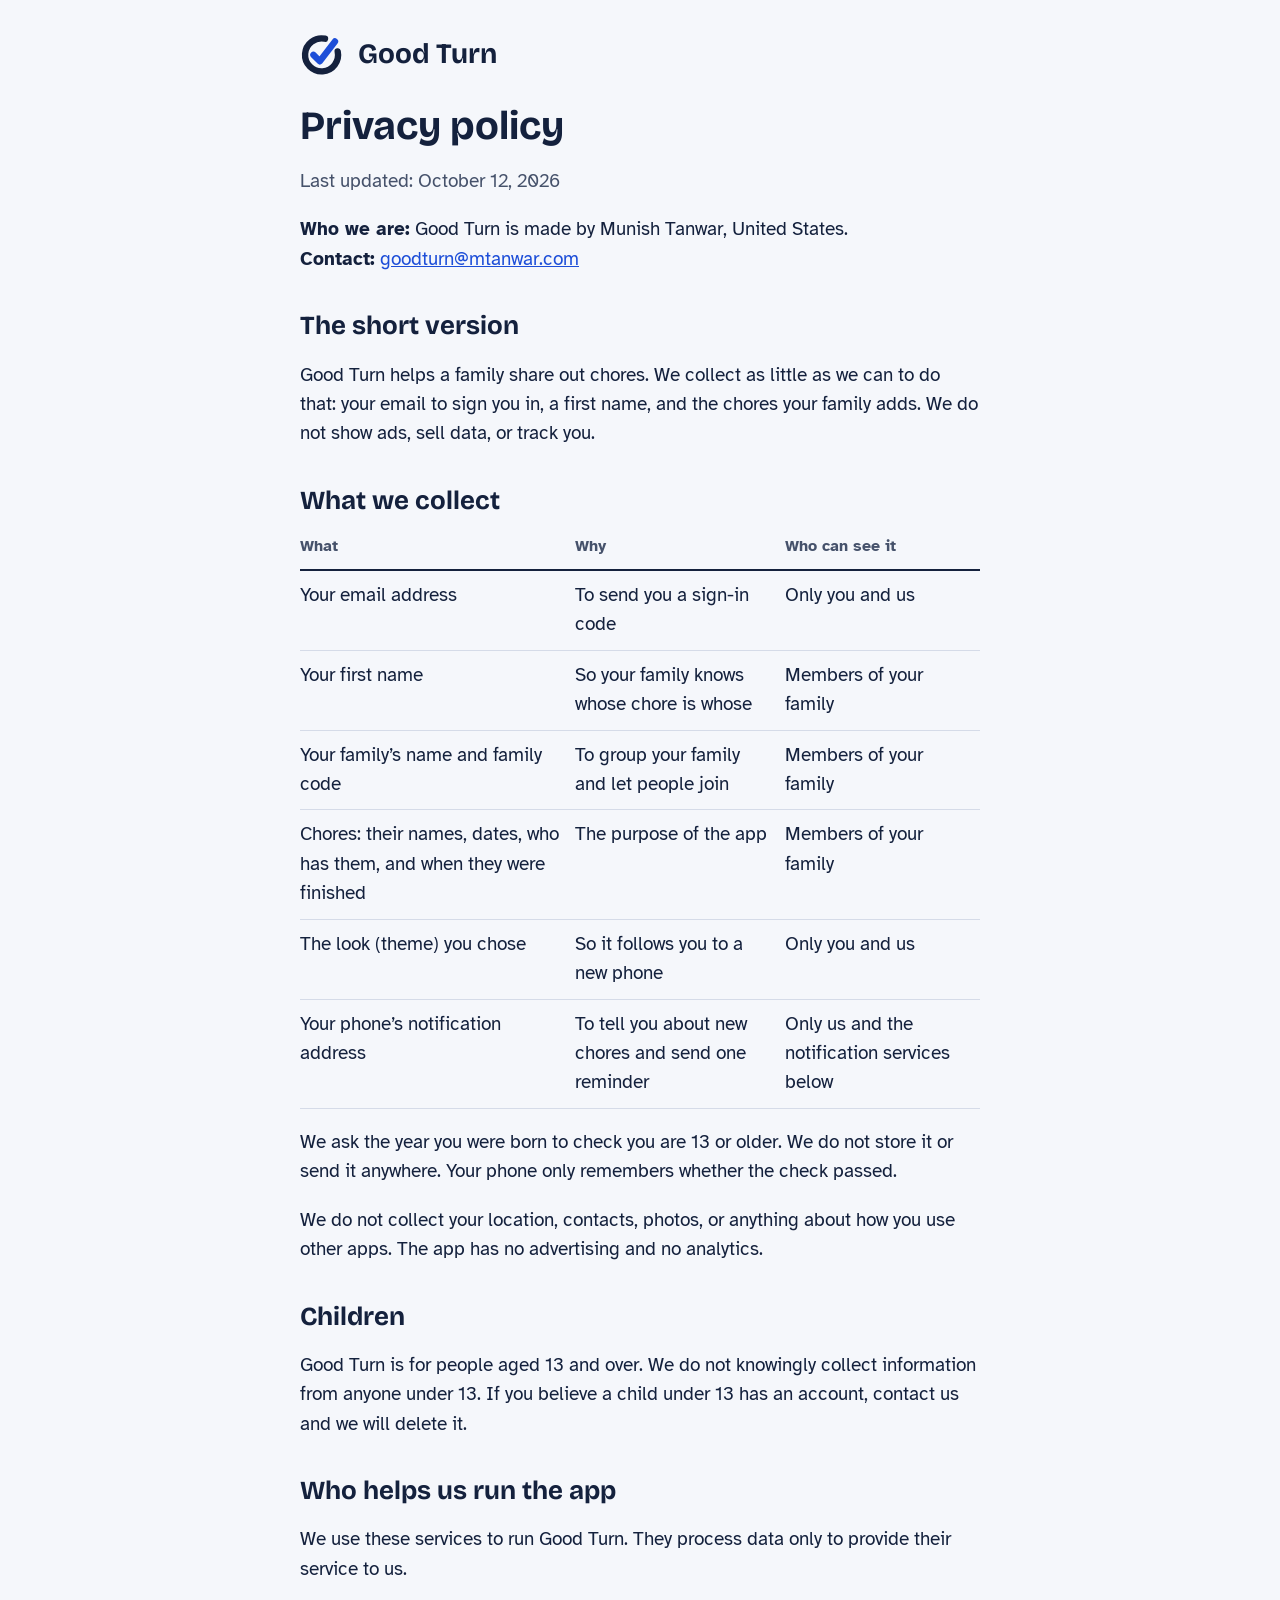
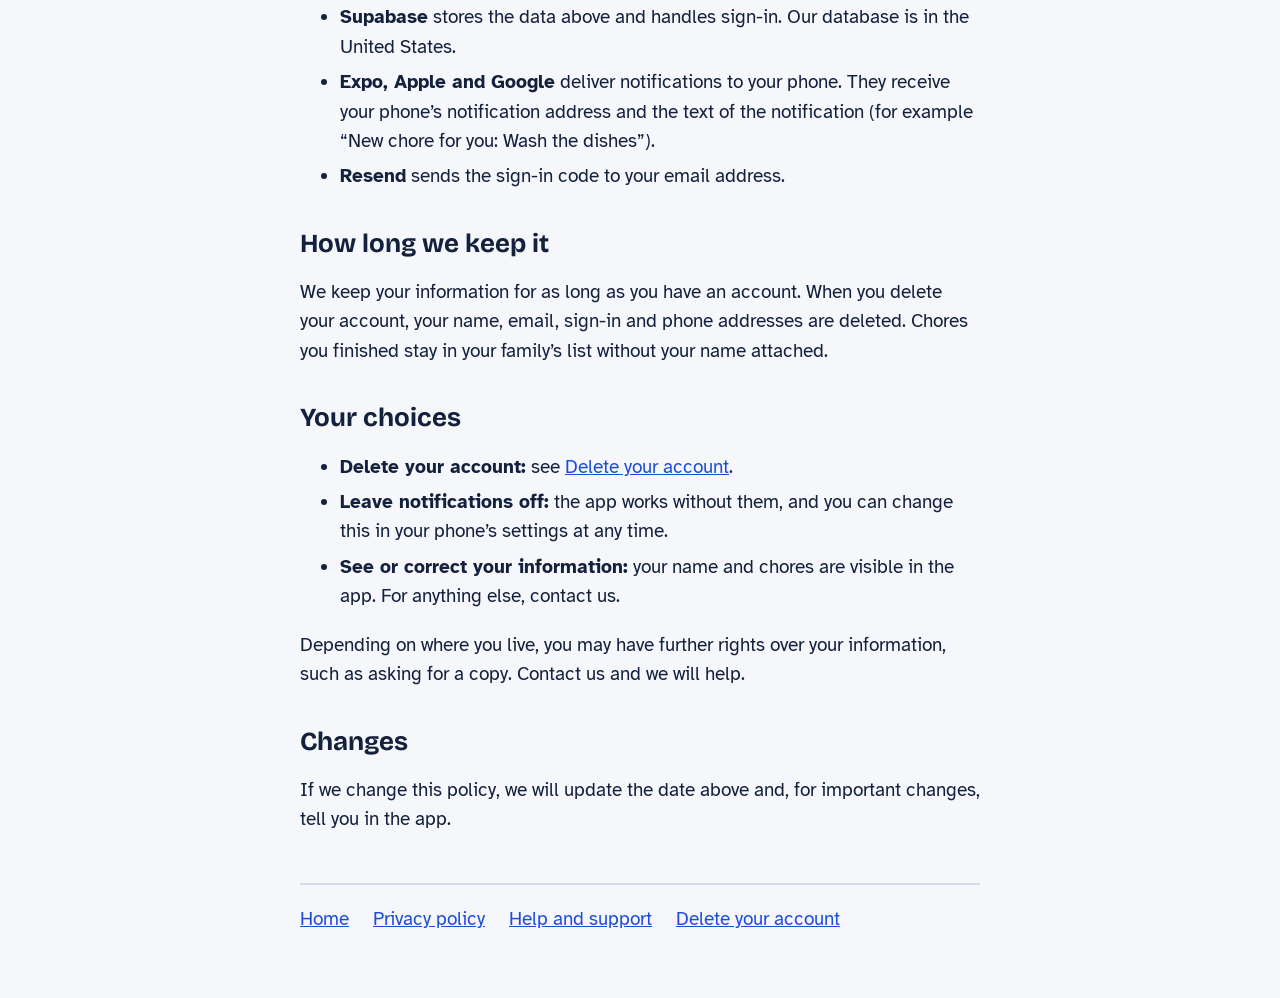
==== privacy.html @ 8333c2bb "Good Turn: public pages (home, privacy, support, delete your account)" ====
<!doctype html>
<html lang="en">
<head>
<meta charset="utf-8">
<meta name="viewport" content="width=device-width, initial-scale=1">
<title>Privacy policy · Good Turn</title>
<link rel="stylesheet" href="style.css">
</head>
<body>
<main>
<header><a href="index.html"><svg role="img" aria-label="Good Turn logo" width="44" height="44" viewBox="60 60 400 400"><path d="M 402.7 236.8 A 150 150 0 1 1 287.2 121.3" fill="none" stroke="#14213D" stroke-width="58" stroke-linecap="round"/><path d="M 182 268 L 240 326 L 378 146" fill="none" stroke="#1D4ED8" stroke-width="58" stroke-linecap="round" stroke-linejoin="round"/></svg><span>Good Turn</span></a></header>
<h1>Privacy policy</h1>
<p class="muted">Last updated: October 12, 2026</p>
<p><strong>Who we are:</strong> Good Turn is made by Munish Tanwar, United States.<br><strong>Contact:</strong> <a href="mailto:goodturn@mtanwar.com">goodturn@mtanwar.com</a></p>
<h2>The short version</h2>
<p>Good Turn helps a family share out chores. We collect as little as we can to do that: your email to sign you in, a first name, and the chores your family adds. We do not show ads, sell data, or track you.</p>
<h2>What we collect</h2>
<div class="scroll"><table>
<tr><th>What</th><th>Why</th><th>Who can see it</th></tr>
<tr><td>Your email address</td><td>To send you a sign-in code</td><td>Only you and us</td></tr>
<tr><td>Your first name</td><td>So your family knows whose chore is whose</td><td>Members of your family</td></tr>
<tr><td>Your family&rsquo;s name and family code</td><td>To group your family and let people join</td><td>Members of your family</td></tr>
<tr><td>Chores: their names, dates, who has them, and when they were finished</td><td>The purpose of the app</td><td>Members of your family</td></tr>
<tr><td>The look (theme) you chose</td><td>So it follows you to a new phone</td><td>Only you and us</td></tr>
<tr><td>Your phone&rsquo;s notification address</td><td>To tell you about new chores and send one reminder</td><td>Only us and the notification services below</td></tr>
</table></div>
<p>We ask the year you were born to check you are 13 or older. We do not store it or send it anywhere. Your phone only remembers whether the check passed.</p>
<p>We do not collect your location, contacts, photos, or anything about how you use other apps. The app has no advertising and no analytics.</p>
<h2>Children</h2>
<p>Good Turn is for people aged 13 and over. We do not knowingly collect information from anyone under 13. If you believe a child under 13 has an account, contact us and we will delete it.</p>
<h2>Who helps us run the app</h2>
<p>We use these services to run Good Turn. They process data only to provide their service to us.</p>
<ul>
<li><strong>Supabase</strong> stores the data above and handles sign-in. Our database is in the United States.</li>
<li><strong>Expo, Apple and Google</strong> deliver notifications to your phone. They receive your phone&rsquo;s notification address and the text of the notification (for example &ldquo;New chore for you: Wash the dishes&rdquo;).</li>
<li><strong>Resend</strong> sends the sign-in code to your email address.</li>
</ul>
<h2>How long we keep it</h2>
<p>We keep your information for as long as you have an account. When you delete your account, your name, email, sign-in and phone addresses are deleted. Chores you finished stay in your family&rsquo;s list without your name attached.</p>
<h2>Your choices</h2>
<ul>
<li><strong>Delete your account:</strong> see <a href="delete-account.html">Delete your account</a>.</li>
<li><strong>Leave notifications off:</strong> the app works without them, and you can change this in your phone&rsquo;s settings at any time.</li>
<li><strong>See or correct your information:</strong> your name and chores are visible in the app. For anything else, contact us.</li>
</ul>
<p>Depending on where you live, you may have further rights over your information, such as asking for a copy. Contact us and we will help.</p>
<h2>Changes</h2>
<p>If we change this policy, we will update the date above and, for important changes, tell you in the app.</p>
<nav aria-label="Pages"><a href="index.html">Home</a><a href="privacy.html">Privacy policy</a><a href="support.html">Help and support</a><a href="delete-account.html">Delete your account</a></nav>
</main>
</body>
</html>
---- style.css ----
@import url('https://fonts.googleapis.com/css2?family=Atkinson+Hyperlegible:wght@400;700&family=Bricolage+Grotesque:wght@700&display=swap');
:root { --ink: #14213D; --muted: #46526B; --accent: #1D4ED8; --ground: #F5F7FB; --card: #FFFFFF; --line: #D5DBE8; }
* { box-sizing: border-box; }
body { margin: 0; background: var(--ground); color: var(--ink); font: 19px/1.55 'Atkinson Hyperlegible', system-ui, sans-serif; }
main { max-width: 720px; margin: 0 auto; padding: 32px 20px 64px; }
header { display: flex; align-items: center; gap: 14px; margin-bottom: 28px; }
header a { display: flex; align-items: center; gap: 14px; color: var(--ink); text-decoration: none; }
header span { font: 700 28px/1 'Bricolage Grotesque', sans-serif; }
h1 { font: 700 40px/1.1 'Bricolage Grotesque', sans-serif; margin: 0 0 12px; }
h2 { font: 700 26px/1.2 'Bricolage Grotesque', sans-serif; margin: 36px 0 8px; }
p, li { max-width: 62ch; }
a { color: var(--accent); }
.muted { color: var(--muted); }
.card { background: var(--card); border: 2px solid var(--line); border-radius: 16px; padding: 20px; margin: 16px 0; }
.scroll { overflow-x: auto; }
table { border-collapse: collapse; width: 100%; min-width: 520px; }
th, td { text-align: left; vertical-align: top; padding: 10px 12px 10px 0; border-bottom: 1px solid var(--line); }
th { font-size: 16px; color: var(--muted); border-bottom: 2px solid var(--ink); }
nav { margin-top: 48px; padding-top: 20px; border-top: 2px solid var(--line); display: flex; flex-wrap: wrap; gap: 8px 24px; }
ol li, ul li { margin: 6px 0; }
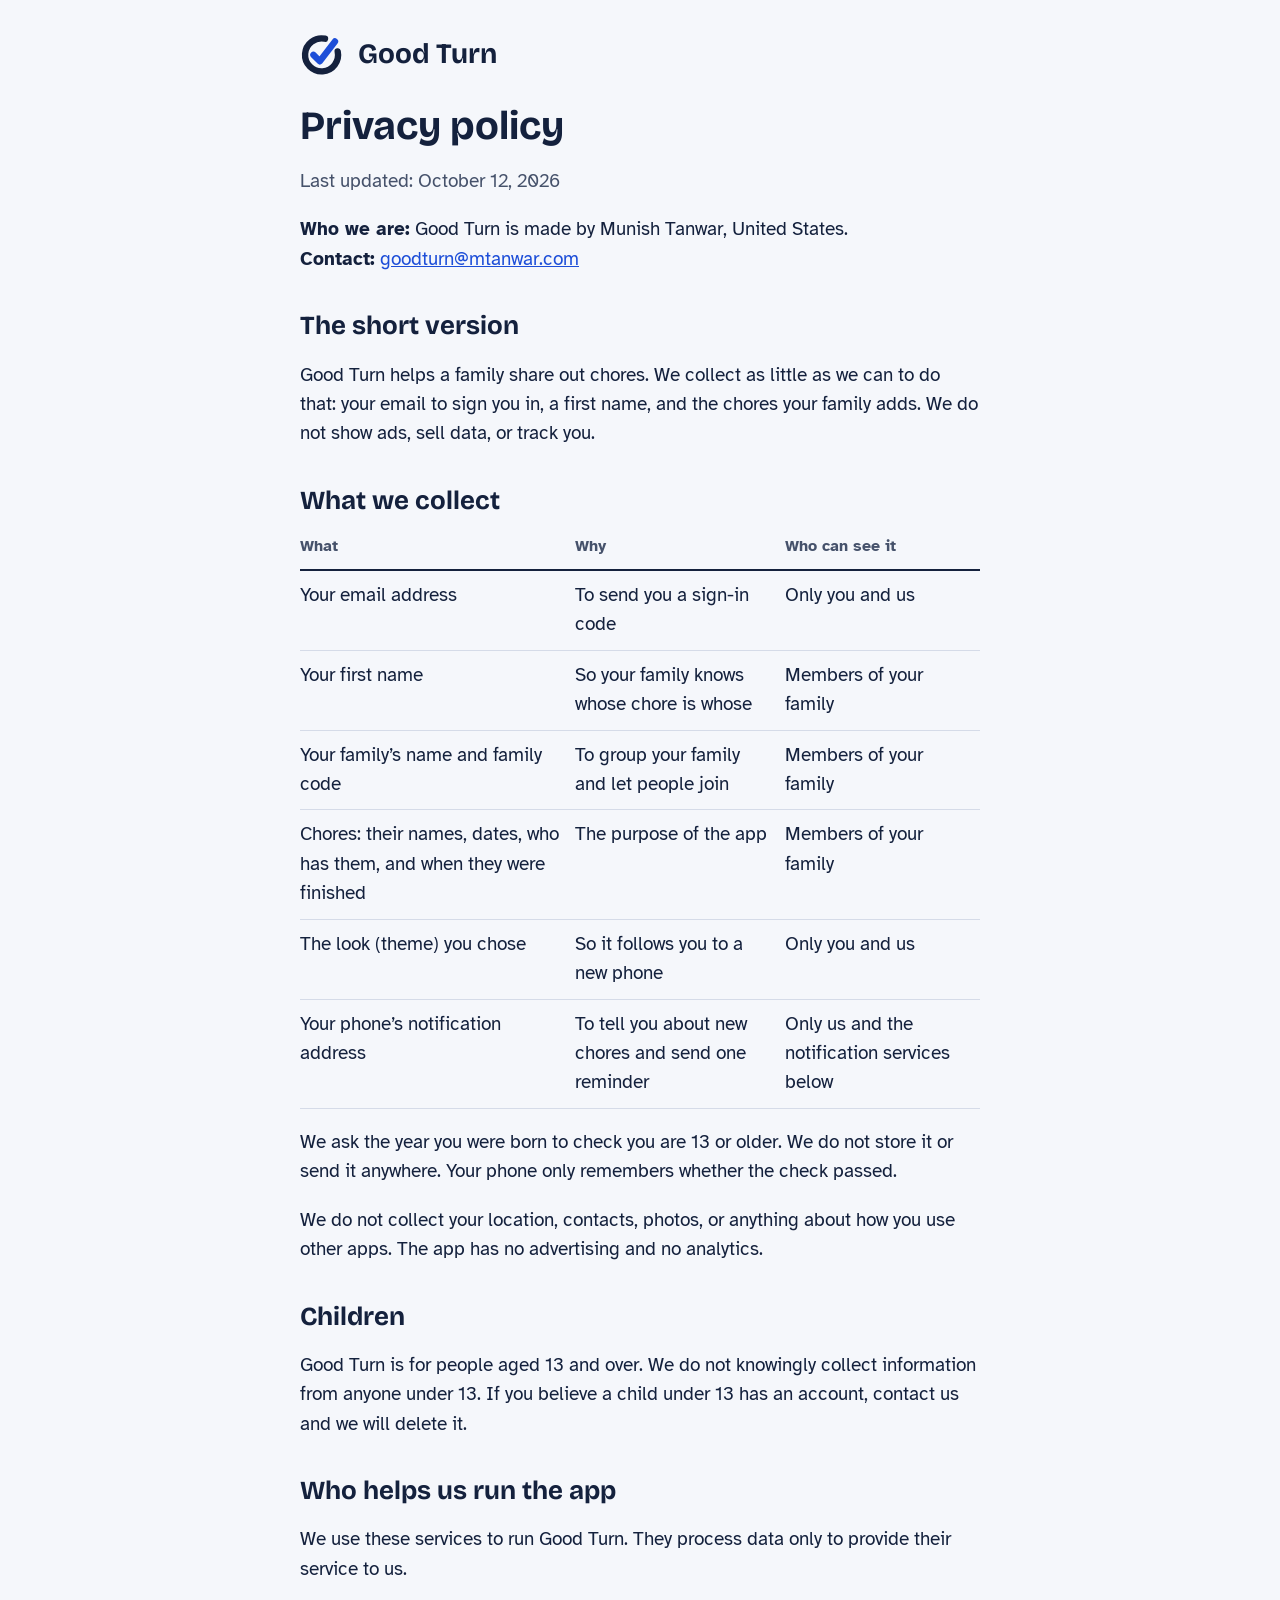
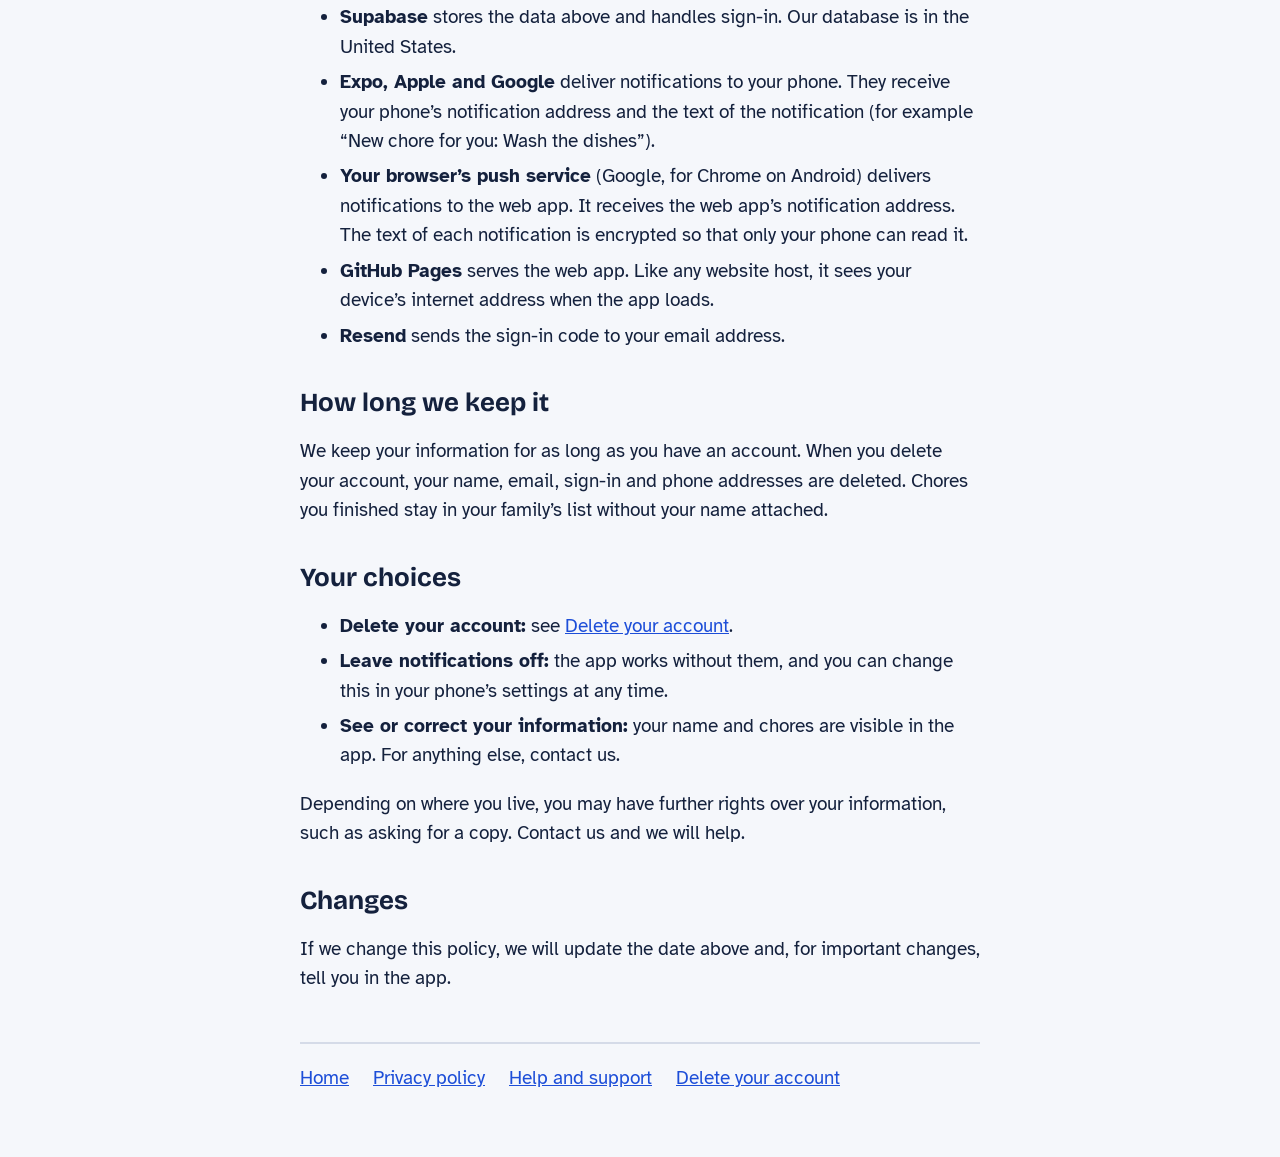
==== commit f4793079: "Add the get-the-app page; privacy and help for the Android web app Co-Authored-By: Claude Opus 5.5 <" ====
--- a/privacy.html
+++ b/privacy.html
@@ -33,6 +33,8 @@
 <ul>
 <li><strong>Supabase</strong> stores the data above and handles sign-in. Our database is in the United States.</li>
 <li><strong>Expo, Apple and Google</strong> deliver notifications to your phone. They receive your phone&rsquo;s notification address and the text of the notification (for example &ldquo;New chore for you: Wash the dishes&rdquo;).</li>
+<li><strong>Your browser&rsquo;s push service</strong> (Google, for Chrome on Android) delivers notifications to the web app. It receives the web app&rsquo;s notification address. The text of each notification is encrypted so that only your phone can read it.</li>
+<li><strong>GitHub Pages</strong> serves the web app. Like any website host, it sees your device&rsquo;s internet address when the app loads.</li>
 <li><strong>Resend</strong> sends the sign-in code to your email address.</li>
 </ul>
 <h2>How long we keep it</h2>
--- a/style.css
+++ b/style.css
@@ -18,3 +18,5 @@
 th { font-size: 16px; color: var(--muted); border-bottom: 2px solid var(--ink); }
 nav { margin-top: 48px; padding-top: 20px; border-top: 2px solid var(--line); display: flex; flex-wrap: wrap; gap: 8px 24px; }
 ol li, ul li { margin: 6px 0; }
+.button { display: inline-block; min-height: 52px; padding: 12px 20px; border-radius: 14px; background: var(--accent); color: #FFFFFF; font-weight: 700; text-decoration: none; }
+.button:focus-visible { outline: 3px solid var(--ink); outline-offset: 3px; }
